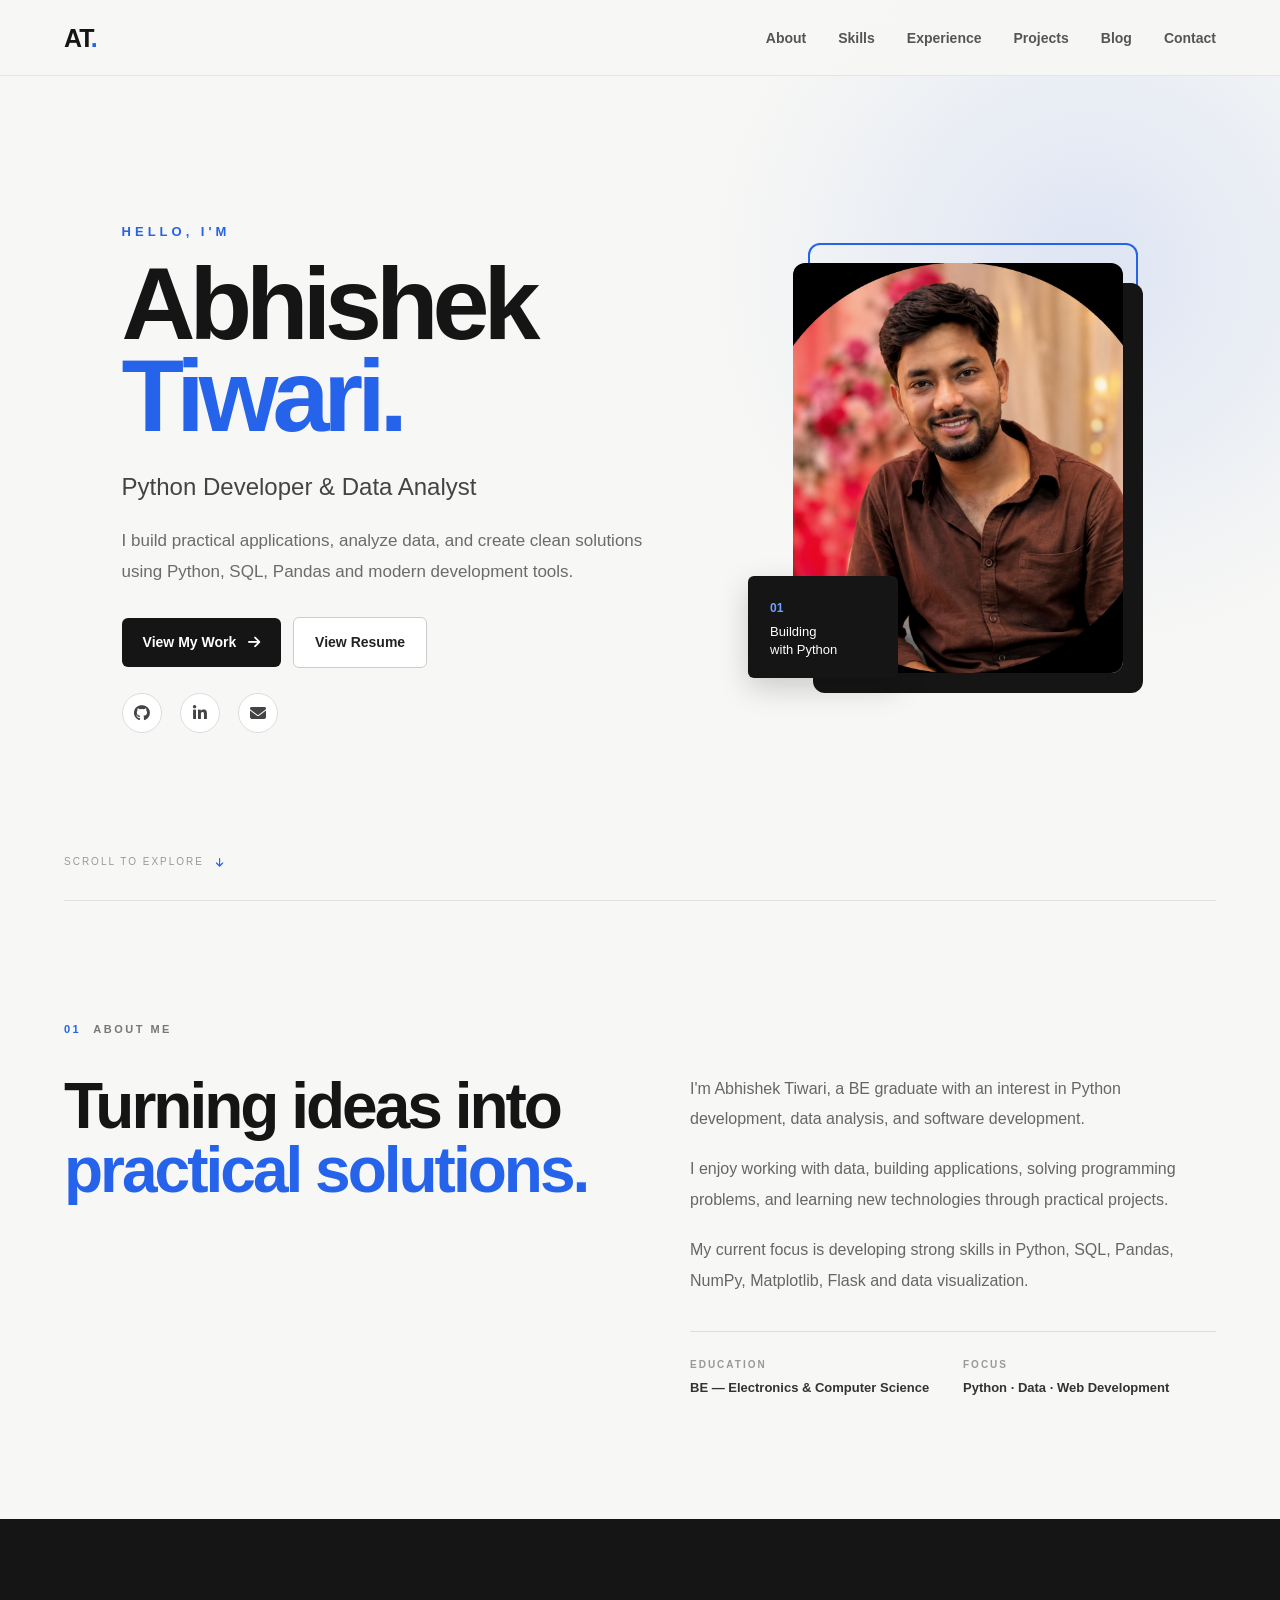
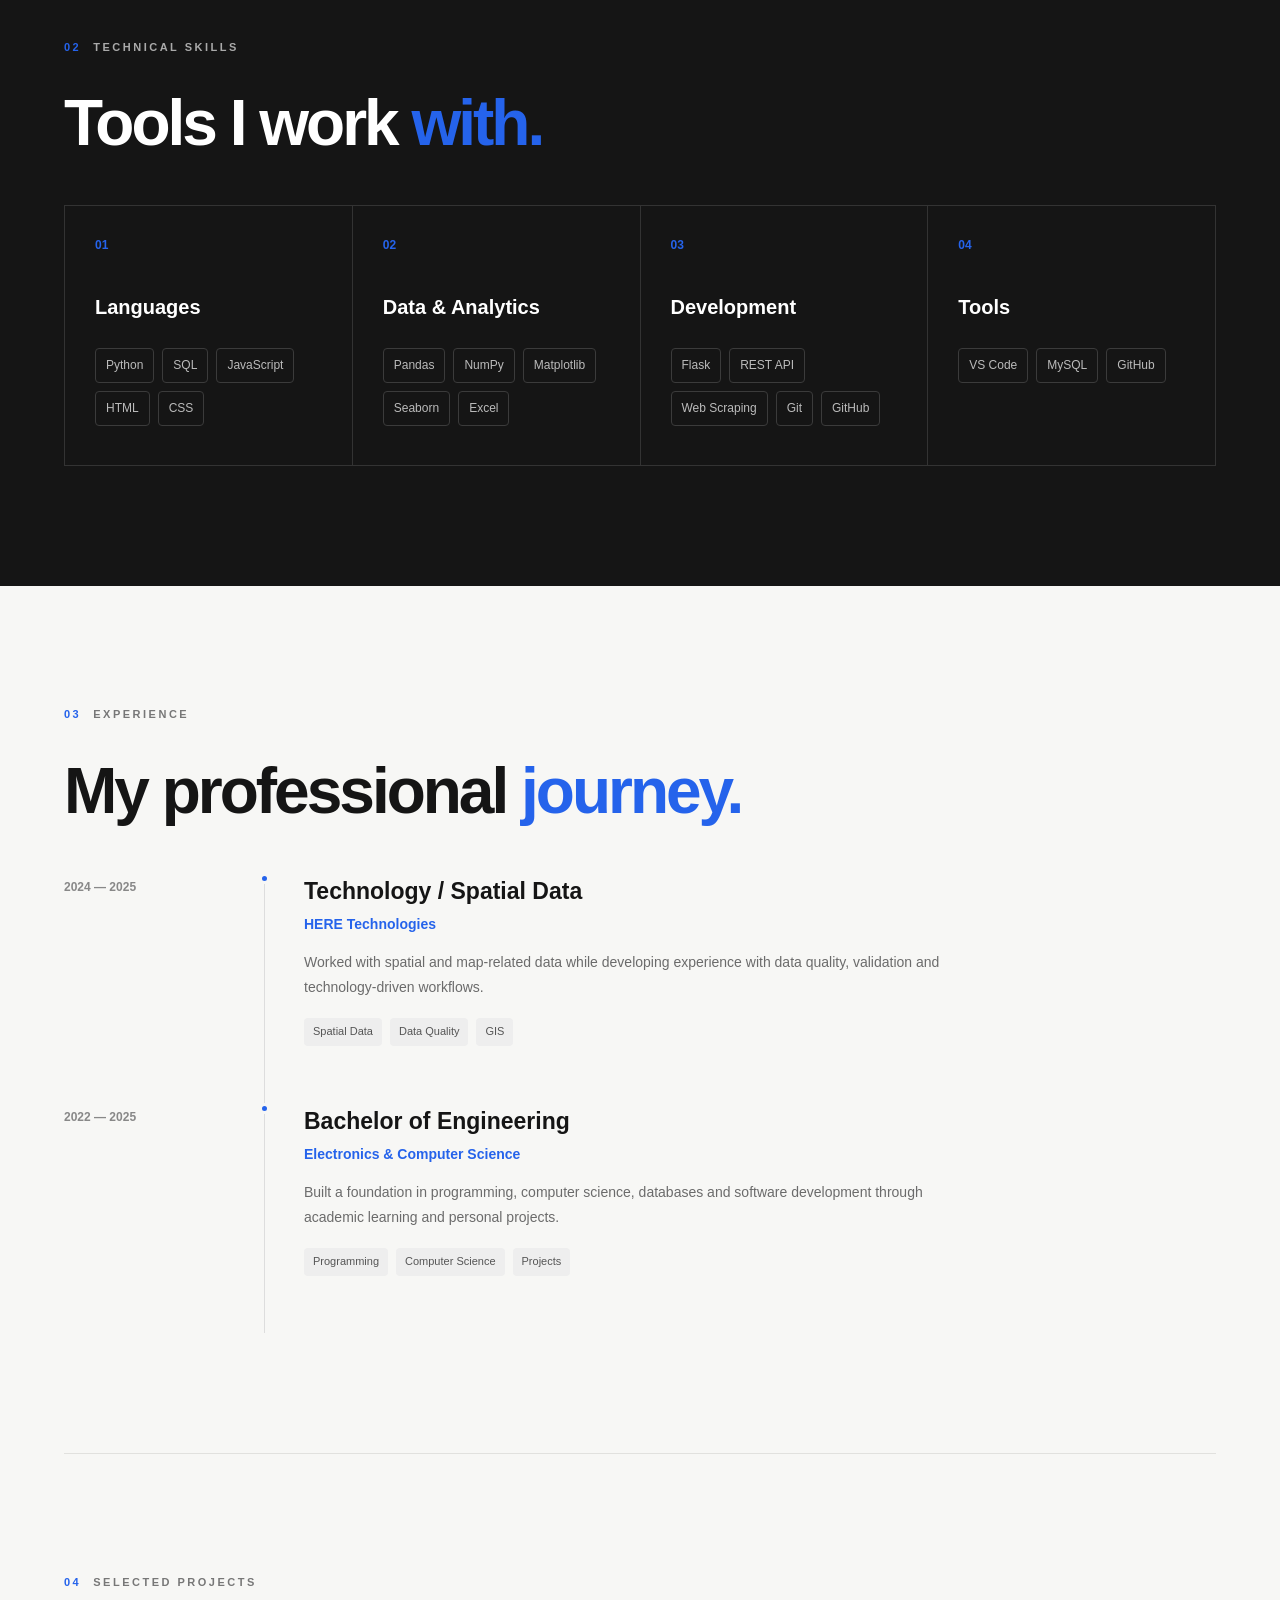
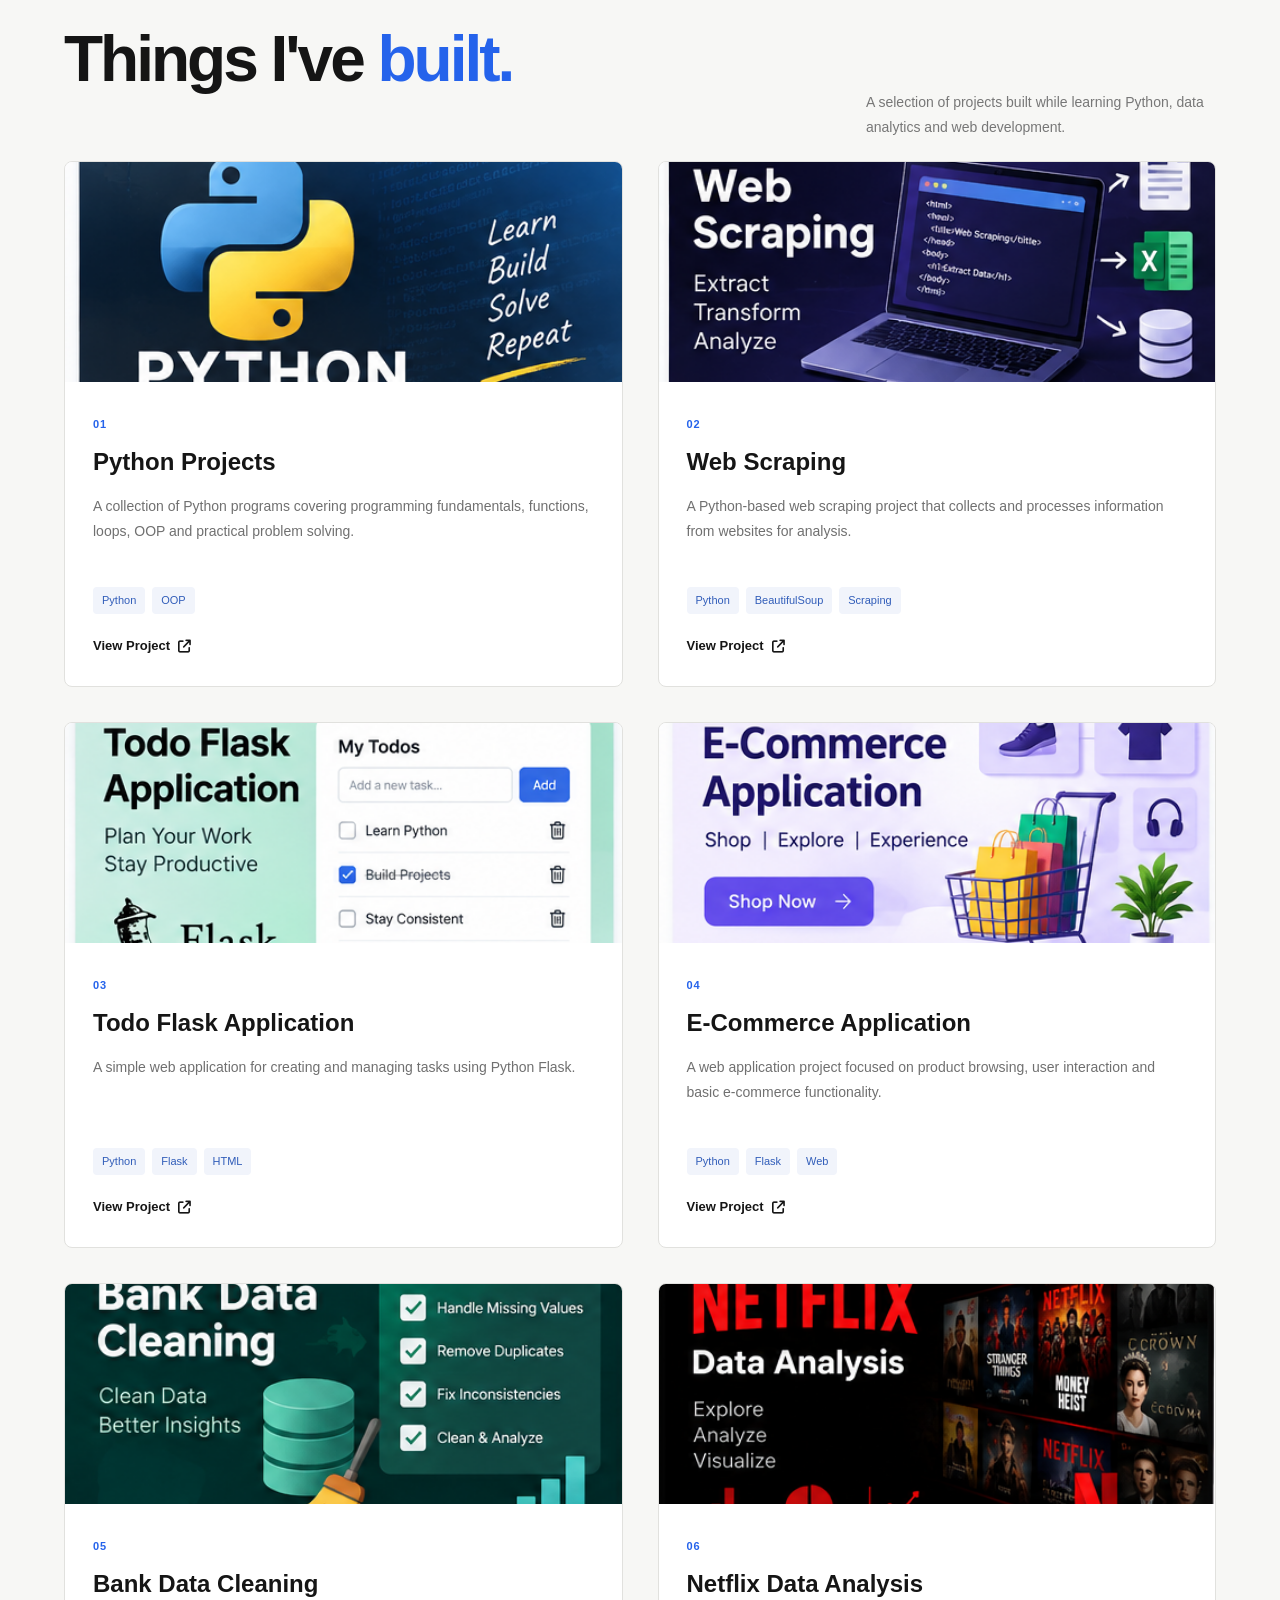
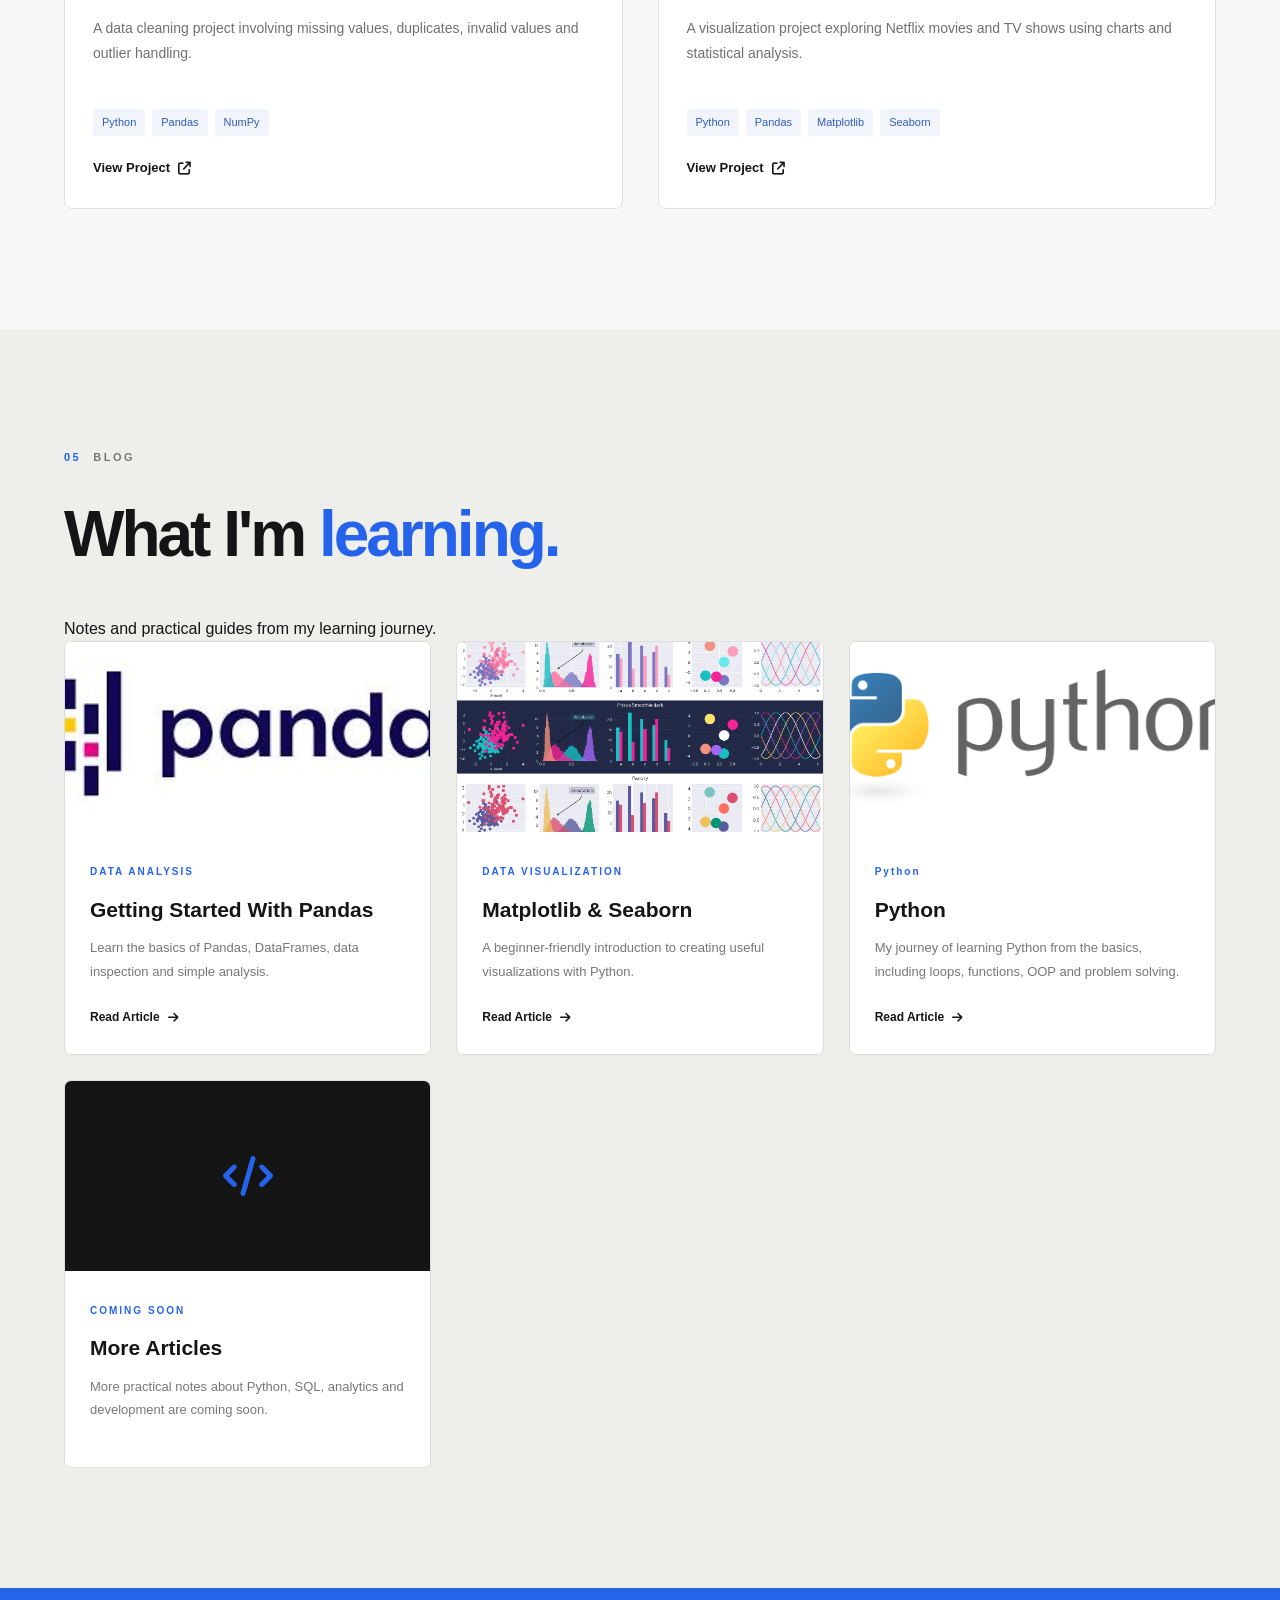
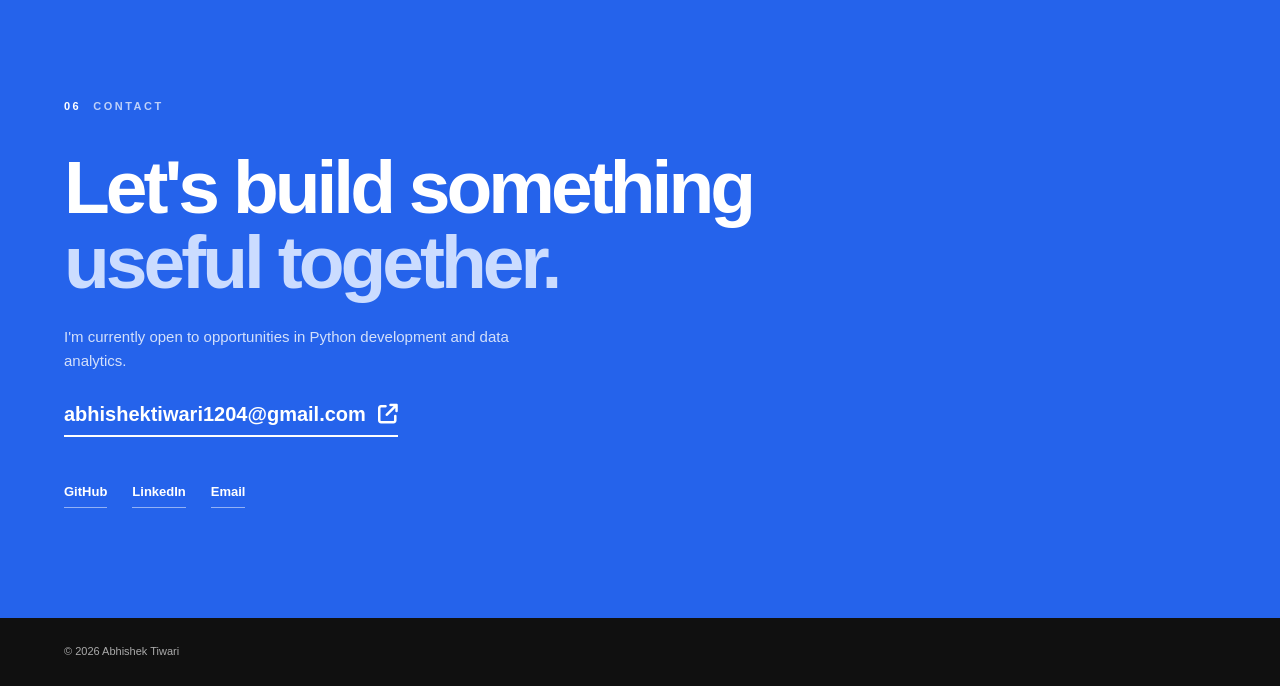
==== index.html @ 72fdb9f7 "Initial portfolio website" ====
<!DOCTYPE html>
<html lang="en">

<head>
    <meta charset="UTF-8">
    <meta name="viewport" content="width=device-width, initial-scale=1.0">

    <title>Abhishek Tiwari | Python Developer & Data Analyst</title>

    <!-- Font Awesome -->
    <link
        rel="stylesheet"
        href="https://cdnjs.cloudflare.com/ajax/libs/font-awesome/6.5.2/css/all.min.css"
    >

    <!-- CSS -->
    <link rel="stylesheet" href="style.css">
</head>

<body>

    <!-- ================= NAVBAR ================= -->

    <header>
        <nav class="navbar">

            <a href="#home" class="logo">
                AT<span>.</span>
            </a>

            <button class="menu-toggle" id="menuToggle">
                <i class="fas fa-bars"></i>
            </button>

            <ul class="nav-links" id="navLinks">
                <li><a href="#about">About</a></li>
                <li><a href="#skills">Skills</a></li>
                <li><a href="#experience">Experience</a></li>
                <li><a href="#projects">Projects</a></li>
                <li><a href="#blog">Blog</a></li>
                <li><a href="#contact">Contact</a></li>
            </ul>

        </nav>
    </header>


    <!-- ================= HERO ================= -->

    <main>

        <section id="home" class="hero">

            <div class="hero-content">

                <div class="hero-text">

                    <p class="small-heading">
                        HELLO, I'M
                    </p>

                    <h1>
                        Abhishek<br>
                        <span>Tiwari.</span>
                    </h1>

                    <h2>
                        Python Developer & Data Analyst
                    </h2>

                    <p class="hero-description">
                        I build practical applications, analyze data, and create
                        clean solutions using Python, SQL, Pandas and modern
                        development tools.
                    </p>

                    <div class="hero-buttons">

                        <a href="#projects" class="primary-btn">
                            View My Work
                            <i class="fas fa-arrow-right"></i>
                        </a>

                        <a href="/resume/Abhishek_Tiwari_Resume.pdf"
                           class="secondary-btn"
                           target="_blank">
                            View Resume
                        </a>

                    </div>

                    <div class="social-links">

                        <a href="https://github.com/Tiwari308"
                           target="_blank"
                           aria-label="GitHub">
                            <i class="fab fa-github"></i>
                        </a>

                        <a href="https://www.linkedin.com/in/abhishek-tiwari-128398323/"
                           target="_blank"
                           aria-label="LinkedIn">
                            <i class="fab fa-linkedin-in"></i>
                        </a>

                        <a href="mailto:abhishektiwari1204@gmail.com"
                           aria-label="Email">
                            <i class="fas fa-envelope"></i>
                        </a>

                    </div>

                </div>


                <div class="hero-image-area">

                    <div class="image-outline"></div>

                    <img
                        src="images/tiwari.png"
                        alt="Abhishek Tiwari"
                        class="profile-image"
                    >

                    <div class="floating-card">
                        <span>01</span>
                        <p>Building<br>with Python</p>
                    </div>

                </div>

            </div>

            <div class="scroll-down">
                <span>SCROLL TO EXPLORE</span>
                <i class="fas fa-arrow-down"></i>
            </div>

        </section>


        <!-- ================= ABOUT ================= -->

        <section id="about" class="section about-section">

            <div class="section-label">
                <span>01</span>
                ABOUT ME
            </div>

            <div class="about-grid">

                <div>
                    <h2 class="section-title">
                        Turning ideas into<br>
                        <span>practical solutions.</span>
                    </h2>
                </div>

                <div class="about-text">

                    <p>
                        I'm Abhishek Tiwari, a BE graduate with an interest in
                        Python development, data analysis, and software
                        development.
                    </p>

                    <p>
                        I enjoy working with data, building applications,
                        solving programming problems, and learning new
                        technologies through practical projects.
                    </p>

                    <p>
                        My current focus is developing strong skills in Python,
                        SQL, Pandas, NumPy, Matplotlib, Flask and data
                        visualization.
                    </p>

                    <div class="about-details">

                        <div>
                            <span>EDUCATION</span>
                            <strong>BE — Electronics & Computer Science</strong>
                        </div>

                        <div>
                            <span>FOCUS</span>
                            <strong>Python · Data · Web Development</strong>
                        </div>

                    </div>

                </div>

            </div>

        </section>


        <!-- ================= SKILLS ================= -->

        <section id="skills" class="section skills-section">

            <div class="section-label">
                <span>02</span>
                TECHNICAL SKILLS
            </div>

            <h2 class="section-title">
                Tools I work <span>with.</span>
            </h2>

            <div class="skills-grid">

                <div class="skill-group">

                    <div class="skill-number">01</div>

                    <h3>Languages</h3>

                    <div class="skill-tags">
                        <span>Python</span>
                        <span>SQL</span>
                        <span>JavaScript</span>
                        <span>HTML</span>
                        <span>CSS</span>
                    </div>

                </div>


                <div class="skill-group">

                    <div class="skill-number">02</div>

                    <h3>Data & Analytics</h3>

                    <div class="skill-tags">
                        <span>Pandas</span>
                        <span>NumPy</span>
                        <span>Matplotlib</span>
                        <span>Seaborn</span>
                        <span>Excel</span>
                    </div>

                </div>


                <div class="skill-group">

                    <div class="skill-number">03</div>

                    <h3>Development</h3>

                    <div class="skill-tags">
                        <span>Flask</span>
                        <span>REST API</span>
                        <span>Web Scraping</span>
                        <span>Git</span>
                        <span>GitHub</span>
                    </div>

                </div>


                <div class="skill-group">

                    <div class="skill-number">04</div>

                    <h3>Tools</h3>

                    <div class="skill-tags">
                        <span>VS Code</span>
                        <span>MySQL</span>
                        <span>GitHub</span>
                    </div>

                </div>

            </div>

        </section>


        <!-- ================= EXPERIENCE ================= -->

        <section id="experience" class="section experience-section">

            <div class="section-label">
                <span>03</span>
                EXPERIENCE
            </div>

            <h2 class="section-title">
                My professional <span>journey.</span>
            </h2>

            <div class="timeline">

                <div class="timeline-item">

                    <div class="timeline-date">
                        2024 — 2025
                    </div>

                    <div class="timeline-line">
                        <span></span>
                    </div>

                    <div class="timeline-content">

                        <h3>Technology / Spatial Data</h3>

                        <h4>HERE Technologies</h4>

                        <p>
                            Worked with spatial and map-related data while
                            developing experience with data quality,
                            validation and technology-driven workflows.
                        </p>

                        <div class="experience-tags">
                            <span>Spatial Data</span>
                            <span>Data Quality</span>
                            <span>GIS</span>
                        </div>

                    </div>

                </div>


                <div class="timeline-item">

                    <div class="timeline-date">
                        2022 — 2025
                    </div>

                    <div class="timeline-line">
                        <span></span>
                    </div>

                    <div class="timeline-content">

                        <h3>Bachelor of Engineering</h3>

                        <h4>Electronics & Computer Science</h4>

                        <p>
                            Built a foundation in programming, computer science,
                            databases and software development through academic
                            learning and personal projects.
                        </p>

                        <div class="experience-tags">
                            <span>Programming</span>
                            <span>Computer Science</span>
                            <span>Projects</span>
                        </div>

                    </div>

                </div>

            </div>

        </section>


        <!-- ================= PROJECTS ================= -->

        <section id="projects" class="section projects-section">

            <div class="section-label">
                <span>04</span>
                SELECTED PROJECTS
            </div>

            <div class="projects-heading">

                <h2 class="section-title">
                    Things I've <span>built.</span>
                </h2>

                <p>
                    A selection of projects built while learning Python,
                    data analytics and web development.
                </p>

            </div>


            <div class="projects-grid">


                <!-- PROJECT 1 -->

                <article class="project-card">

                    <div class="project-image">
                        <img src="project-images/python (2).png"
                             alt="Python Project">
                    </div>

                    <div class="project-info">

                        <span class="project-number">01</span>

                        <h3>Python Projects</h3>

                        <p>
                            A collection of Python programs covering
                            programming fundamentals, functions, loops,
                            OOP and practical problem solving.
                        </p>

                        <div class="project-tech">
                            <span>Python</span>
                            <span>OOP</span>
                        </div>

                        <a href="https://github.com/Tiwari308"
                           target="_blank"
                           class="project-link">
                            View Project
                            <i class="fas fa-arrow-up-right-from-square"></i>
                        </a>

                    </div>

                </article>


                <!-- PROJECT 2 -->

                <article class="project-card">

                    <div class="project-image">
                        <img src="project-images/web-scraping.png"
                             alt="Web Scraping Project">
                    </div>

                    <div class="project-info">

                        <span class="project-number">02</span>

                        <h3>Web Scraping</h3>

                        <p>
                            A Python-based web scraping project that
                            collects and processes information from
                            websites for analysis.
                        </p>

                        <div class="project-tech">
                            <span>Python</span>
                            <span>BeautifulSoup</span>
                            <span>Scraping</span>
                        </div>

                        <a href="https://github.com/Tiwari308/Web-Scraping"
                           target="_blank"
                           class="project-link">
                            View Project
                            <i class="fas fa-arrow-up-right-from-square"></i>
                        </a>

                    </div>

                </article>


                <!-- PROJECT 3 -->

                <article class="project-card">

                    <div class="project-image">
                        <img src="project-images/todo-flask.png"
                             alt="Todo Flask Application">
                    </div>

                    <div class="project-info">

                        <span class="project-number">03</span>

                        <h3>Todo Flask Application</h3>

                        <p>
                            A simple web application for creating and
                            managing tasks using Python Flask.
                        </p>

                        <div class="project-tech">
                            <span>Python</span>
                            <span>Flask</span>
                            <span>HTML</span>
                        </div>

                        <a href="https://github.com/Tiwari308"
                           target="_blank"
                           class="project-link">
                            View Project
                            <i class="fas fa-arrow-up-right-from-square"></i>
                        </a>

                    </div>

                </article>


                <!-- PROJECT 4 -->

                <article class="project-card">

                    <div class="project-image">
                        <img src="project-images/ecommerce.png"
                             alt="E-Commerce Application">
                    </div>

                    <div class="project-info">

                        <span class="project-number">04</span>

                        <h3>E-Commerce Application</h3>

                        <p>
                            A web application project focused on
                            product browsing, user interaction and
                            basic e-commerce functionality.
                        </p>

                        <div class="project-tech">
                            <span>Python</span>
                            <span>Flask</span>
                            <span>Web</span>
                        </div>

                        <a href="https://github.com/Tiwari308"
                           target="_blank"
                           class="project-link">
                            View Project
                            <i class="fas fa-arrow-up-right-from-square"></i>
                        </a>

                    </div>

                </article>


                <!-- PROJECT 5 -->

                <article class="project-card">

                    <div class="project-image">
                        <img src="project-images/bank-marketing.png"
                             alt="Bank Data Cleaning Project">
                    </div>

                    <div class="project-info">

                        <span class="project-number">05</span>

                        <h3>Bank Data Cleaning</h3>

                        <p>
                            A data cleaning project involving missing
                            values, duplicates, invalid values and
                            outlier handling.
                        </p>

                        <div class="project-tech">
                            <span>Python</span>
                            <span>Pandas</span>
                            <span>NumPy</span>
                        </div>

                        <a href="https://github.com/Tiwari308/bank-data-cleaning"
                           target="_blank"
                           class="project-link">
                            View Project
                            <i class="fas fa-arrow-up-right-from-square"></i>
                        </a>

                    </div>

                </article>


                <!-- PROJECT 6 -->

                <article class="project-card">

                    <div class="project-image">
                        <img src="project-images/netflix.png"
                             alt="Netflix Data Analysis">
                    </div>

                    <div class="project-info">

                        <span class="project-number">06</span>

                        <h3>Netflix Data Analysis</h3>

                        <p>
                            A visualization project exploring Netflix
                            movies and TV shows using charts and
                            statistical analysis.
                        </p>

                        <div class="project-tech">
                            <span>Python</span>
                            <span>Pandas</span>
                            <span>Matplotlib</span>
                            <span>Seaborn</span>
                        </div>

                        <a href="https://github.com/Tiwari308/your-netflix-project"
                           target="_blank"
                           class="project-link">
                            View Project
                            <i class="fas fa-arrow-up-right-from-square"></i>
                        </a>

                    </div>

                </article>

            </div>

        </section>


        <!-- ================= BLOG ================= -->

        <section id="blog" class="section blog-section">

            <div class="section-label">
                <span>05</span>
                BLOG
            </div>

            <div class="blog-heading">

                <h2 class="section-title">
                    What I'm <span>learning.</span>
                </h2>

                <p>
                    Notes and practical guides from my learning journey.
                </p>

            </div>


            <div class="blog-grid">

                <article class="blog-card">

                    <div class="blog-image">
                        <img src="blog-images/pandas.jpg"
                             alt="Pandas">
                    </div>

                    <div class="blog-content">

                        <span>DATA ANALYSIS</span>

                        <h3>
                            Getting Started With Pandas
                        </h3>

                        <p>
                            Learn the basics of Pandas, DataFrames,
                            data inspection and simple analysis.
                        </p>

                        <a href="./blogs/pandas.html">
                            Read Article
                            <i class="fas fa-arrow-right"></i>
                        </a>

                    </div>

                </article>


                <article class="blog-card">

                    <div class="blog-image">
                        <img src="blog-images/matplotlib.png"
                             alt="Matplotlib and Seaborn">
                    </div>

                    <div class="blog-content">

                        <span>DATA VISUALIZATION</span>

                        <h3>
                            Matplotlib & Seaborn
                        </h3>

                        <p>
                            A beginner-friendly introduction to creating
                            useful visualizations with Python.
                        </p>

                        <a href="./blogs/matplotlib.html">
                            Read Article
                            <i class="fas fa-arrow-right"></i>
                        </a>

                    </div>

                </article>

                <article class="blog-card">

                    <div class="blog-image">
                        <img src="blog-images\python.png"
                             alt="Python">
                    </div>
                    <div class="blog-content">

                        <span>Python</span>

                        <h3>
                            Python
                        </h3>

                        <p>
                            My journey of learning Python from the basics,
                           including loops, functions, OOP and problem solving.
                        </p>

                        <a href="./blogs/python.html">
                            Read Article
                            <i class="fas fa-arrow-right"></i>
                        </a>

                    </div>

                </article>
            


                <article class="blog-card blog-coming">

                    <div class="coming-icon">
                        <i class="fas fa-code"></i>
                    </div>

                    <div class="blog-content">

                        <span>COMING SOON</span>

                        <h3>
                            More Articles
                        </h3>

                        <p>
                            More practical notes about Python, SQL,
                            analytics and development are coming soon.
                        </p>

                    </div>

                </article>

            </div>

        </section>


        <!-- ================= CONTACT ================= -->

        <section id="contact" class="contact-section">

            <div class="contact-inner">

                <div class="section-label">
                    <span>06</span>
                    CONTACT
                </div>

                <h2>
                    Let's build something<br>
                    <span>useful together.</span>
                </h2>

                <p>
                    I'm currently open to opportunities in Python
                    development and data analytics.
                </p>

                <a href="mailto:abhishektiwari1204@gmail.com"
                   class="contact-email">
                    abhishektiwari1204@gmail.com
                    <i class="fas fa-arrow-up-right-from-square"></i>
                </a>

                <div class="contact-social">

                    <a href="https://github.com/Tiwari308"
                       target="_blank">
                        GitHub
                    </a>

                    <a href="https://www.linkedin.com/in/abhishek-tiwari-128398323/"
                       target="_blank">
                        LinkedIn
                    </a>

                    <a href="mailto:abhishektiwari1204@gmail.com">
                        Email
                    </a>

                </div>

            </div>

        </section>

    </main>


    <!-- ================= FOOTER ================= -->

    <footer>

        <div class="footer-content">

            <p>
                © 2026 Abhishek Tiwari
            </p>

            

        </div>

    </footer>


    <!-- BACK TO TOP -->

    <button id="backToTop">
        <i class="fas fa-arrow-up"></i>
    </button>


    <!-- JAVASCRIPT -->

    <script>

        const menuToggle = document.getElementById("menuToggle");
        const navLinks = document.getElementById("navLinks");

        menuToggle.addEventListener("click", () => {
            navLinks.classList.toggle("active");
        });


        document.querySelectorAll(".nav-links a").forEach(link => {

            link.addEventListener("click", () => {
                navLinks.classList.remove("active");
            });

        });


        const backToTop = document.getElementById("backToTop");

        window.addEventListener("scroll", () => {

            if (window.scrollY > 500) {
                backToTop.style.display = "flex";
            } else {
                backToTop.style.display = "none";
            }

        });


        backToTop.addEventListener("click", () => {

            window.scrollTo({
                top: 0,
                behavior: "smooth"
            });

        });

    </script>

</body>

</html>
---- style.css ----
/* =====================================================
   RESET
===================================================== */

* {
    margin: 0;
    padding: 0;
    box-sizing: border-box;
}

html {
    scroll-behavior: smooth;
}

body {
    font-family: Arial, Helvetica, sans-serif;
    background: #f7f7f5;
    color: #151515;
    line-height: 1.6;
}

a {
    text-decoration: none;
    color: inherit;
}

img {
    max-width: 100%;
    display: block;
}


/* =====================================================
   NAVBAR
===================================================== */

header {
    position: fixed;
    top: 0;
    left: 0;

    width: 100%;

    z-index: 1000;

    background: rgba(247, 247, 245, 0.92);

    backdrop-filter: blur(12px);

    border-bottom: 1px solid #e5e5e2;
}

.navbar {
    width: 90%;
    max-width: 1200px;

    height: 75px;

    margin: auto;

    display: flex;
    align-items: center;
    justify-content: space-between;
}

.logo {
    font-size: 25px;
    font-weight: 800;

    letter-spacing: -1px;
}

.logo span {
    color: #2563eb;
}

.nav-links {
    display: flex;

    list-style: none;

    gap: 32px;
}

.nav-links a {
    position: relative;

    font-size: 14px;
    font-weight: 600;

    color: #555;

    transition: 0.3s;
}

.nav-links a::after {
    content: "";

    position: absolute;

    left: 0;
    bottom: -7px;

    width: 0;
    height: 2px;

    background: #2563eb;

    transition: 0.3s;
}

.nav-links a:hover {
    color: #111;
}

.nav-links a:hover::after {
    width: 100%;
}

.menu-toggle {
    display: none;

    border: none;

    background: none;

    font-size: 22px;

    cursor: pointer;
}


/* =====================================================
   HERO
===================================================== */

.hero {
    min-height: 100vh;

    padding: 140px 5% 60px;

    position: relative;

    overflow: hidden;

    background:
        radial-gradient(
            circle at 85% 30%,
            rgba(37, 99, 235, 0.12),
            transparent 30%
        );
}

.hero-content {
    width: 90%;
    max-width: 1200px;

    margin: auto;

    min-height: 75vh;

    display: grid;

    grid-template-columns: 1.1fr 0.9fr;

    align-items: center;

    gap: 80px;
}

.small-heading {
    color: #2563eb;

    font-size: 13px;

    font-weight: 800;

    letter-spacing: 4px;

    margin-bottom: 15px;
}

.hero h1 {
    font-size: clamp(60px, 8vw, 105px);

    line-height: 0.9;

    letter-spacing: -6px;

    font-weight: 800;

    margin-bottom: 25px;
}

.hero h1 span {
    color: #2563eb;
}

.hero h2 {
    font-size: 24px;

    font-weight: 500;

    color: #444;

    margin-bottom: 20px;
}

.hero-description {
    max-width: 560px;

    color: #6b6b6b;

    font-size: 17px;

    line-height: 1.8;
}

.hero-buttons {
    display: flex;

    align-items: center;

    gap: 12px;

    margin-top: 30px;
}

.primary-btn,
.secondary-btn {
    padding: 13px 21px;

    border-radius: 6px;

    font-size: 14px;

    font-weight: 700;

    transition: 0.3s;
}

.primary-btn {
    background: #151515;

    color: white;
}

.primary-btn:hover {
    background: #2563eb;

    transform: translateY(-3px);
}

.primary-btn i {
    margin-left: 8px;
}

.secondary-btn {
    border: 1px solid #ccc;

    color: #222;

    background: white;
}

.secondary-btn:hover {
    border-color: #2563eb;

    color: #2563eb;
}

.social-links {
    display: flex;

    gap: 18px;

    margin-top: 25px;
}

.social-links a {
    width: 40px;
    height: 40px;

    display: flex;

    align-items: center;
    justify-content: center;

    border: 1px solid #ddd;

    border-radius: 50%;

    background: white;

    color: #444;

    transition: 0.3s;
}

.social-links a:hover {
    background: #2563eb;

    border-color: #2563eb;

    color: white;

    transform: translateY(-3px);
}


/* =====================================================
   HERO IMAGE
===================================================== */

.hero-image-area {
    position: relative;

    width: 390px;
    height: 470px;

    margin: auto;
}

.profile-image {
    position: absolute;

    width: 330px;
    height: 410px;

    right: 15px;
    top: 20px;

    object-fit: cover;

    border-radius: 12px;

    z-index: 2;

    filter: grayscale(10%);

    box-shadow:
        20px 20px 0 #151515;
}

.image-outline {
    position: absolute;

    width: 330px;
    height: 410px;

    right: 0;
    top: 0;

    border: 2px solid #2563eb;

    border-radius: 12px;

    z-index: 1;
}

.floating-card {
    position: absolute;

    left: 0;
    bottom: 35px;

    z-index: 3;

    background: #151515;

    color: white;

    padding: 18px 22px;

    min-width: 150px;

    border-radius: 6px;

    box-shadow: 0 10px 30px rgba(0, 0, 0, 0.18);
}

.floating-card span {
    color: #6ea1ff;

    font-size: 12px;

    font-weight: 700;
}

.floating-card p {
    font-size: 13px;

    line-height: 1.4;

    margin-top: 4px;
}

.scroll-down {
    position: absolute;

    bottom: 30px;
    left: 5%;

    display: flex;

    align-items: center;

    gap: 12px;

    color: #999;

    font-size: 10px;

    letter-spacing: 2px;
}

.scroll-down i {
    color: #2563eb;
}


/* =====================================================
   COMMON SECTION
===================================================== */

.section {
    width: 90%;
    max-width: 1200px;

    margin: auto;

    padding: 120px 0;
}

.section-label {
    display: flex;

    align-items: center;

    gap: 12px;

    color: #777;

    font-size: 11px;

    font-weight: 800;

    letter-spacing: 2.5px;

    margin-bottom: 35px;
}

.section-label span {
    color: #2563eb;
}

.section-title {
    font-size: clamp(40px, 5vw, 65px);

    line-height: 1;

    letter-spacing: -3px;

    margin-bottom: 50px;
}

.section-title span {
    color: #2563eb;
}


/* =====================================================
   ABOUT
===================================================== */

.about-section {
    border-top: 1px solid #e1e1de;
}

.about-grid {
    display: grid;

    grid-template-columns: 1fr 1fr;

    gap: 100px;
}

.about-text {
    max-width: 580px;
}

.about-text p {
    color: #666;

    font-size: 16px;

    line-height: 1.9;

    margin-bottom: 20px;
}

.about-details {
    display: grid;

    grid-template-columns: 1fr 1fr;

    gap: 20px;

    margin-top: 35px;

    padding-top: 25px;

    border-top: 1px solid #ddd;
}

.about-details div {
    display: flex;

    flex-direction: column;

    gap: 5px;
}

.about-details span {
    color: #999;

    font-size: 10px;

    font-weight: 800;

    letter-spacing: 2px;
}

.about-details strong {
    font-size: 13px;

    color: #333;
}


/* =====================================================
   SKILLS
===================================================== */

.skills-section {
    max-width: none;

    width: 100%;

    padding-left: 5%;
    padding-right: 5%;

    background: #151515;

    color: white;
}

.skills-section .section-label {
    color: #aaa;
}

.skills-section .section-title {
    color: white;
}

.skills-grid {
    max-width: 1200px;

    margin: auto;

    display: grid;

    grid-template-columns: repeat(4, 1fr);

    border-top: 1px solid #333;

    border-left: 1px solid #333;
}

.skill-group {
    min-height: 260px;

    padding: 30px;

    border-right: 1px solid #333;

    border-bottom: 1px solid #333;
}

.skill-number {
    color: #2563eb;

    font-size: 12px;

    font-weight: 800;

    margin-bottom: 35px;
}

.skill-group h3 {
    font-size: 20px;

    margin-bottom: 25px;
}

.skill-tags {
    display: flex;

    flex-wrap: wrap;

    gap: 8px;
}

.skill-tags span {
    border: 1px solid #3b3b3b;

    padding: 7px 10px;

    border-radius: 4px;

    color: #bbb;

    font-size: 12px;

    transition: 0.3s;
}

.skill-tags span:hover {
    color: white;

    border-color: #2563eb;
}


/* =====================================================
   EXPERIENCE
===================================================== */

.experience-section {
    border-bottom: 1px solid #e1e1de;
}

.timeline {
    margin-top: 20px;
}

.timeline-item {
    display: grid;

    grid-template-columns: 160px 40px 1fr;

    gap: 20px;

    min-height: 230px;
}

.timeline-date {
    color: #888;

    font-size: 12px;

    font-weight: 700;

    padding-top: 5px;
}

.timeline-line {
    position: relative;

    display: flex;

    justify-content: center;
}

.timeline-line::before {
    content: "";

    position: absolute;

    top: 0;
    bottom: 0;

    width: 1px;

    background: #ddd;
}

.timeline-line span {
    position: relative;

    width: 11px;
    height: 11px;

    border-radius: 50%;

    background: #2563eb;

    border: 3px solid #f7f7f5;

    z-index: 2;
}

.timeline-content {
    padding-bottom: 50px;
}

.timeline-content h3 {
    font-size: 23px;

    margin-bottom: 3px;
}

.timeline-content h4 {
    color: #2563eb;

    font-size: 14px;

    font-weight: 600;

    margin-bottom: 15px;
}

.timeline-content p {
    max-width: 650px;

    color: #6b6b6b;

    font-size: 14px;

    line-height: 1.8;
}

.experience-tags {
    display: flex;

    gap: 8px;

    margin-top: 18px;

    flex-wrap: wrap;
}

.experience-tags span {
    background: #eee;

    padding: 5px 9px;

    border-radius: 4px;

    font-size: 11px;

    color: #555;
}


/* =====================================================
   PROJECTS
===================================================== */

.projects-heading {
    display: flex;

    justify-content: space-between;

    align-items: end;

    gap: 50px;
}

.projects-heading p {
    max-width: 350px;

    color: #777;

    font-size: 14px;

    line-height: 1.8;
}

.projects-grid {
    display: grid;

    grid-template-columns: repeat(2, 1fr);

    gap: 35px;

    margin-top: 20px;
}

.project-card {
    background: white;

    border: 1px solid #e1e1de;

    border-radius: 8px;

    overflow: hidden;

    transition: 0.35s;
}

.project-card:hover {
    transform: translateY(-7px);

    box-shadow: 0 20px 45px rgba(0, 0, 0, 0.08);
}

.project-image {
    width: 100%;

    height: 220px;

    overflow: hidden;

    background: #e8e8e5;
}

.project-image img {
    width: 100%;
    height: 100%;

    object-fit: cover;

    transition: 0.5s;
}

.project-card:hover .project-image img {
    transform: scale(1.05);
}

.project-info {
    position: relative;

    padding: 28px;
}

.project-number {
    color: #2563eb;

    font-size: 11px;

    font-weight: 800;

    letter-spacing: 1px;
}

.project-info h3 {
    font-size: 24px;

    margin: 8px 0 12px;
}

.project-info p {
    color: #707070;

    font-size: 14px;

    line-height: 1.8;

    min-height: 75px;
}

.project-tech {
    display: flex;

    flex-wrap: wrap;

    gap: 7px;

    margin: 18px 0;
}

.project-tech span {
    padding: 5px 9px;

    background: #f1f4fb;

    color: #315db9;

    font-size: 11px;

    border-radius: 4px;
}

.project-link {
    display: inline-flex;

    align-items: center;

    gap: 8px;

    color: #151515;

    font-size: 13px;

    font-weight: 700;

    transition: 0.3s;
}

.project-link:hover {
    color: #2563eb;

    gap: 12px;
}


/* =====================================================
   BLOG
===================================================== */

.blog-section {
    max-width: none;

    width: 100%;

    padding-left: 5%;
    padding-right: 5%;

    background: #eeeeeb;
}

.blog-heading {
    max-width: 1200px;

    margin: auto;
}

.blog-grid {
    max-width: 1200px;

    margin: auto;

    display: grid;

    grid-template-columns: repeat(3, 1fr);

    gap: 25px;
}

.blog-card {
    background: white;

    border: 1px solid #ddd;

    border-radius: 7px;

    overflow: hidden;

    transition: 0.3s;
}

.blog-card:hover {
    transform: translateY(-6px);

    box-shadow: 0 15px 35px rgba(0, 0, 0, 0.08);
}

.blog-image {
    width: 100%;

    height: 190px;

    overflow: hidden;
}

.blog-image img {
    width: 100%;
    height: 100%;

    object-fit: cover;

    transition: 0.4s;
}

.blog-card:hover .blog-image img {
    transform: scale(1.05);
}

.blog-content {
    padding: 25px;
}

.blog-content > span {
    color: #2563eb;

    font-size: 10px;

    font-weight: 800;

    letter-spacing: 2px;
}

.blog-content h3 {
    font-size: 21px;

    margin: 10px 0;
}

.blog-content p {
    color: #777;

    font-size: 13px;

    line-height: 1.8;

    margin-bottom: 20px;
}

.blog-content a {
    display: inline-flex;

    gap: 8px;

    align-items: center;

    color: #151515;

    font-size: 12px;

    font-weight: 700;
}

.blog-content a:hover {
    color: #2563eb;
}

.blog-coming {
    display: flex;

    flex-direction: column;
}

.coming-icon {
    height: 190px;

    display: flex;

    align-items: center;
    justify-content: center;

    background: #151515;

    color: #2563eb;

    font-size: 40px;
}


/* =====================================================
   CONTACT
===================================================== */

.contact-section {
    width: 100%;

    background: #2563eb;

    color: white;

    padding: 110px 5%;
}

.contact-inner {
    max-width: 1200px;

    margin: auto;
}

.contact-section .section-label {
    color: rgba(255, 255, 255, 0.7);
}

.contact-section .section-label span {
    color: white;
}

.contact-section h2 {
    font-size: clamp(45px, 6vw, 75px);

    line-height: 1;

    letter-spacing: -4px;

    margin-bottom: 25px;
}

.contact-section h2 span {
    color: #cbdcff;
}

.contact-section p {
    max-width: 500px;

    color: rgba(255, 255, 255, 0.8);

    font-size: 15px;

    margin-bottom: 25px;
}

.contact-email {
    display: inline-flex;

    align-items: center;

    gap: 12px;

    color: white;

    font-size: 20px;

    font-weight: 700;

    border-bottom: 2px solid white;

    padding-bottom: 5px;

    transition: 0.3s;
}

.contact-email:hover {
    color: #dce7ff;

    gap: 18px;
}

.contact-social {
    display: flex;

    gap: 25px;

    margin-top: 45px;
}

.contact-social a {
    color: white;

    font-size: 13px;

    font-weight: 700;

    border-bottom: 1px solid rgba(255,255,255,0.5);

    padding-bottom: 4px;
}

.contact-social a:hover {
    border-color: white;
}


/* =====================================================
   FOOTER
===================================================== */

footer {
    background: #101010;

    color: #aaa;

    padding: 25px 5%;
}

.footer-content {
    max-width: 1200px;

    margin: auto;

    display: flex;

    justify-content: space-between;

    font-size: 11px;
}


/* =====================================================
   BACK TO TOP
===================================================== */

#backToTop {
    position: fixed;

    right: 25px;
    bottom: 25px;

    width: 45px;
    height: 45px;

    display: none;

    align-items: center;
    justify-content: center;

    border: none;

    border-radius: 50%;

    background: #151515;

    color: white;

    cursor: pointer;

    z-index: 1000;

    transition: 0.3s;
}

#backToTop:hover {
    background: #2563eb;

    transform: translateY(-4px);
}


/* =====================================================
   TABLET
===================================================== */

@media (max-width: 900px) {

    .hero-content {
        grid-template-columns: 1fr;

        text-align: center;

        gap: 60px;
    }

    .hero-description {
        margin: auto;
    }

    .hero-buttons,
    .social-links {
        justify-content: center;
    }

    .hero-image-area {
        margin: 0 auto;
    }

    .scroll-down {
        display: none;
    }

    .about-grid {
        grid-template-columns: 1fr;

        gap: 30px;
    }

    .skills-grid {
        grid-template-columns: repeat(2, 1fr);
    }

    .blog-grid {
        grid-template-columns: 1fr 1fr;
    }

}


/* =====================================================
   MOBILE
===================================================== */

@media (max-width: 700px) {

    .navbar {
        height: 65px;
    }

    .menu-toggle {
        display: block;
    }

    .nav-links {
        display: none;

        position: absolute;

        top: 65px;
        left: 0;

        width: 100%;

        flex-direction: column;

        gap: 0;

        padding: 15px 0;

        background: #f7f7f5;

        border-bottom: 1px solid #ddd;
    }

    .nav-links.active {
        display: flex;
    }

    .nav-links li {
        text-align: center;

        padding: 10px;
    }

    .hero {
        padding-top: 110px;
    }

    .hero h1 {
        font-size: 65px;

        letter-spacing: -4px;
    }

    .hero h2 {
        font-size: 20px;
    }

    .hero-description {
        font-size: 15px;
    }

    .hero-image-area {
        width: 310px;

        height: 380px;
    }

    .profile-image,
    .image-outline {
        width: 270px;

        height: 335px;
    }

    .profile-image {
        right: 10px;
    }

    .floating-card {
        bottom: 15px;
    }

    .section {
        padding: 80px 0;
    }

    .section-title {
        font-size: 43px;

        letter-spacing: -2px;
    }

    .skills-section,
    .blog-section {
        padding-left: 5%;
        padding-right: 5%;
    }

    .skills-grid {
        grid-template-columns: 1fr;
    }

    .skill-group {
        min-height: auto;

        padding: 25px;
    }

    .timeline-item {
        grid-template-columns: 80px 25px 1fr;

        gap: 10px;
    }

    .timeline-date {
        font-size: 10px;
    }

    .timeline-content h3 {
        font-size: 19px;
    }

    .projects-heading {
        display: block;
    }

    .projects-heading p {
        margin-top: -25px;

        margin-bottom: 35px;
    }

    .projects-grid {
        grid-template-columns: 1fr;

        gap: 25px;
    }

    .project-image {
        height: 200px;
    }

    .blog-grid {
        grid-template-columns: 1fr;
    }

    .contact-section {
        padding: 80px 5%;
    }

    .contact-section h2 {
        font-size: 48px;

        letter-spacing: -2px;
    }

    .contact-email {
        font-size: 15px;
    }

    .footer-content {
        flex-direction: column;

        gap: 8px;

        text-align: center;
    }

}


/* =====================================================
   SMALL MOBILE
===================================================== */

@media (max-width: 430px) {

    .hero h1 {
        font-size: 54px;
    }

    .hero-image-area {
        width: 280px;

        height: 350px;
    }

    .profile-image,
    .image-outline {
        width: 240px;

        height: 300px;
    }

    .profile-image {
        box-shadow: 14px 14px 0 #151515;
    }

    .about-details {
        grid-template-columns: 1fr;
    }

    .timeline-item {
        grid-template-columns: 65px 20px 1fr;
    }

    .project-info {
        padding: 22px;
    }

    #backToTop {
        right: 18px;

        bottom: 18px;
    }

}
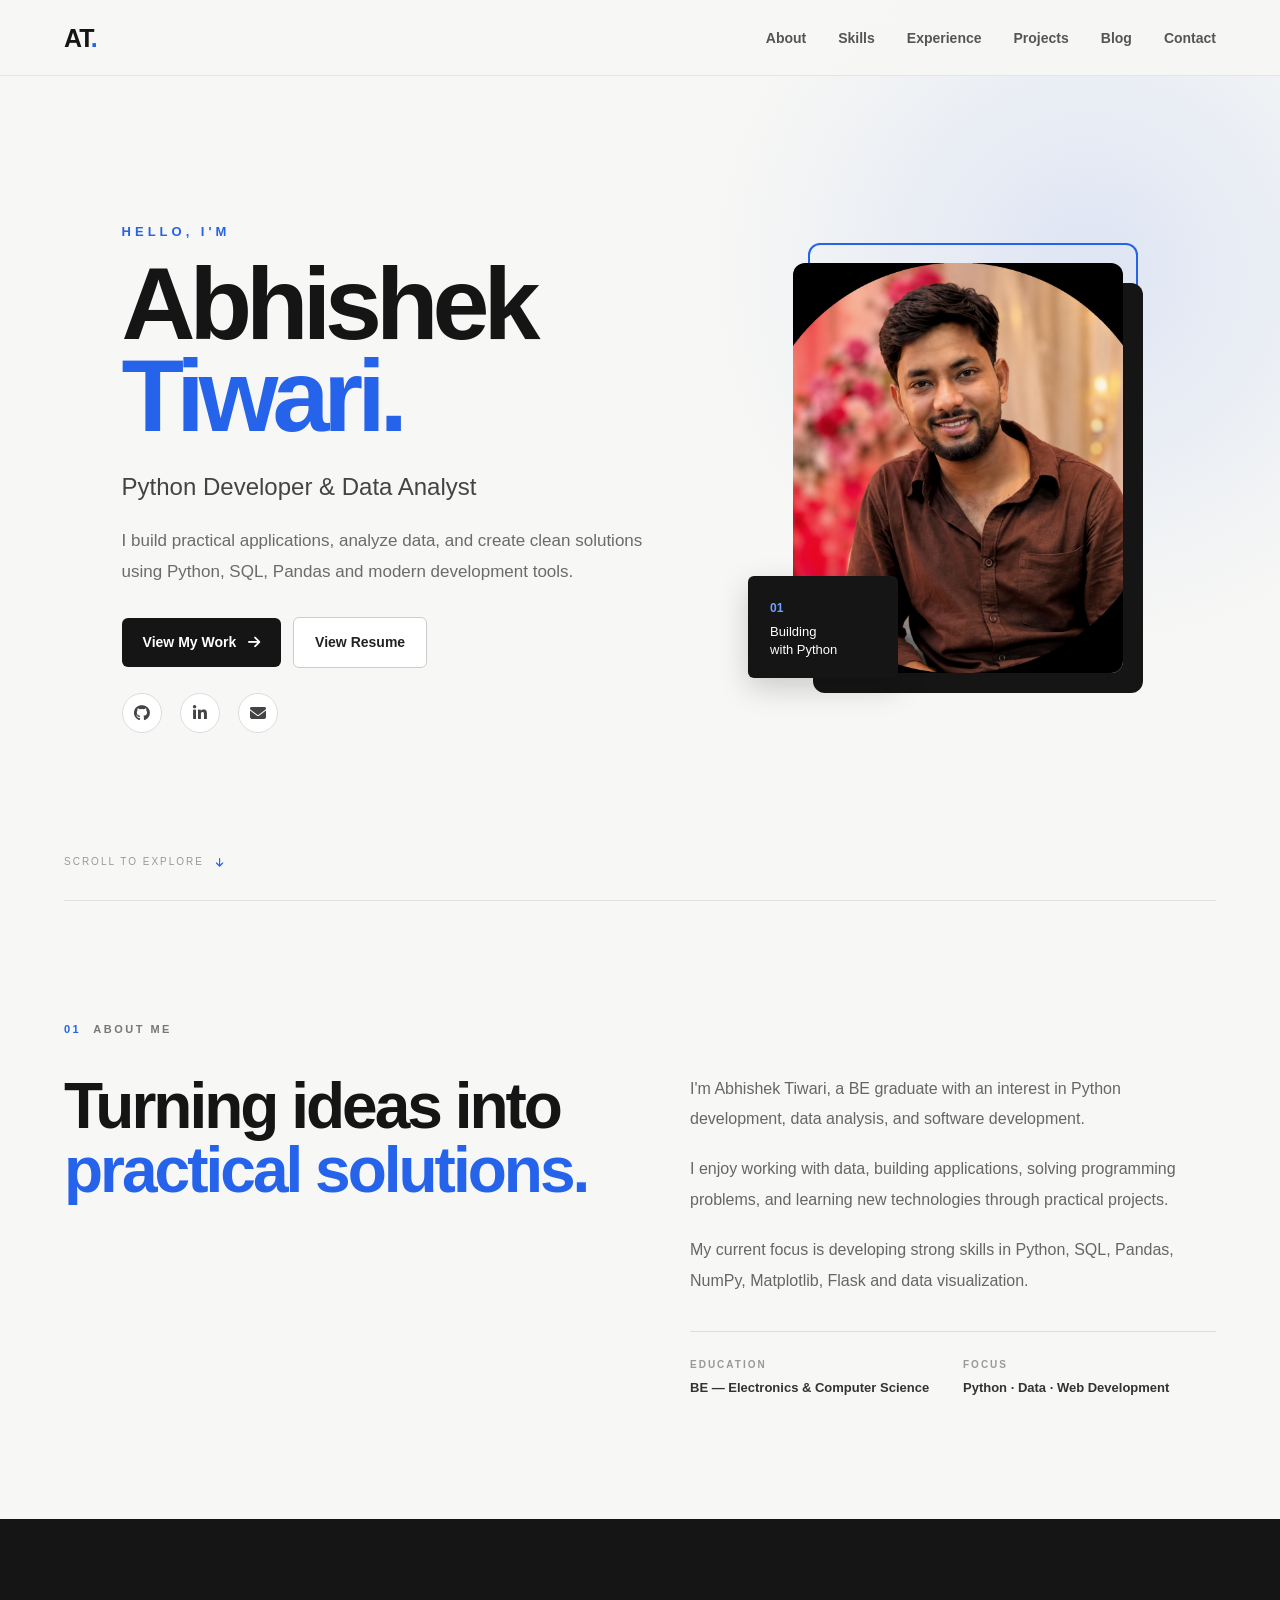
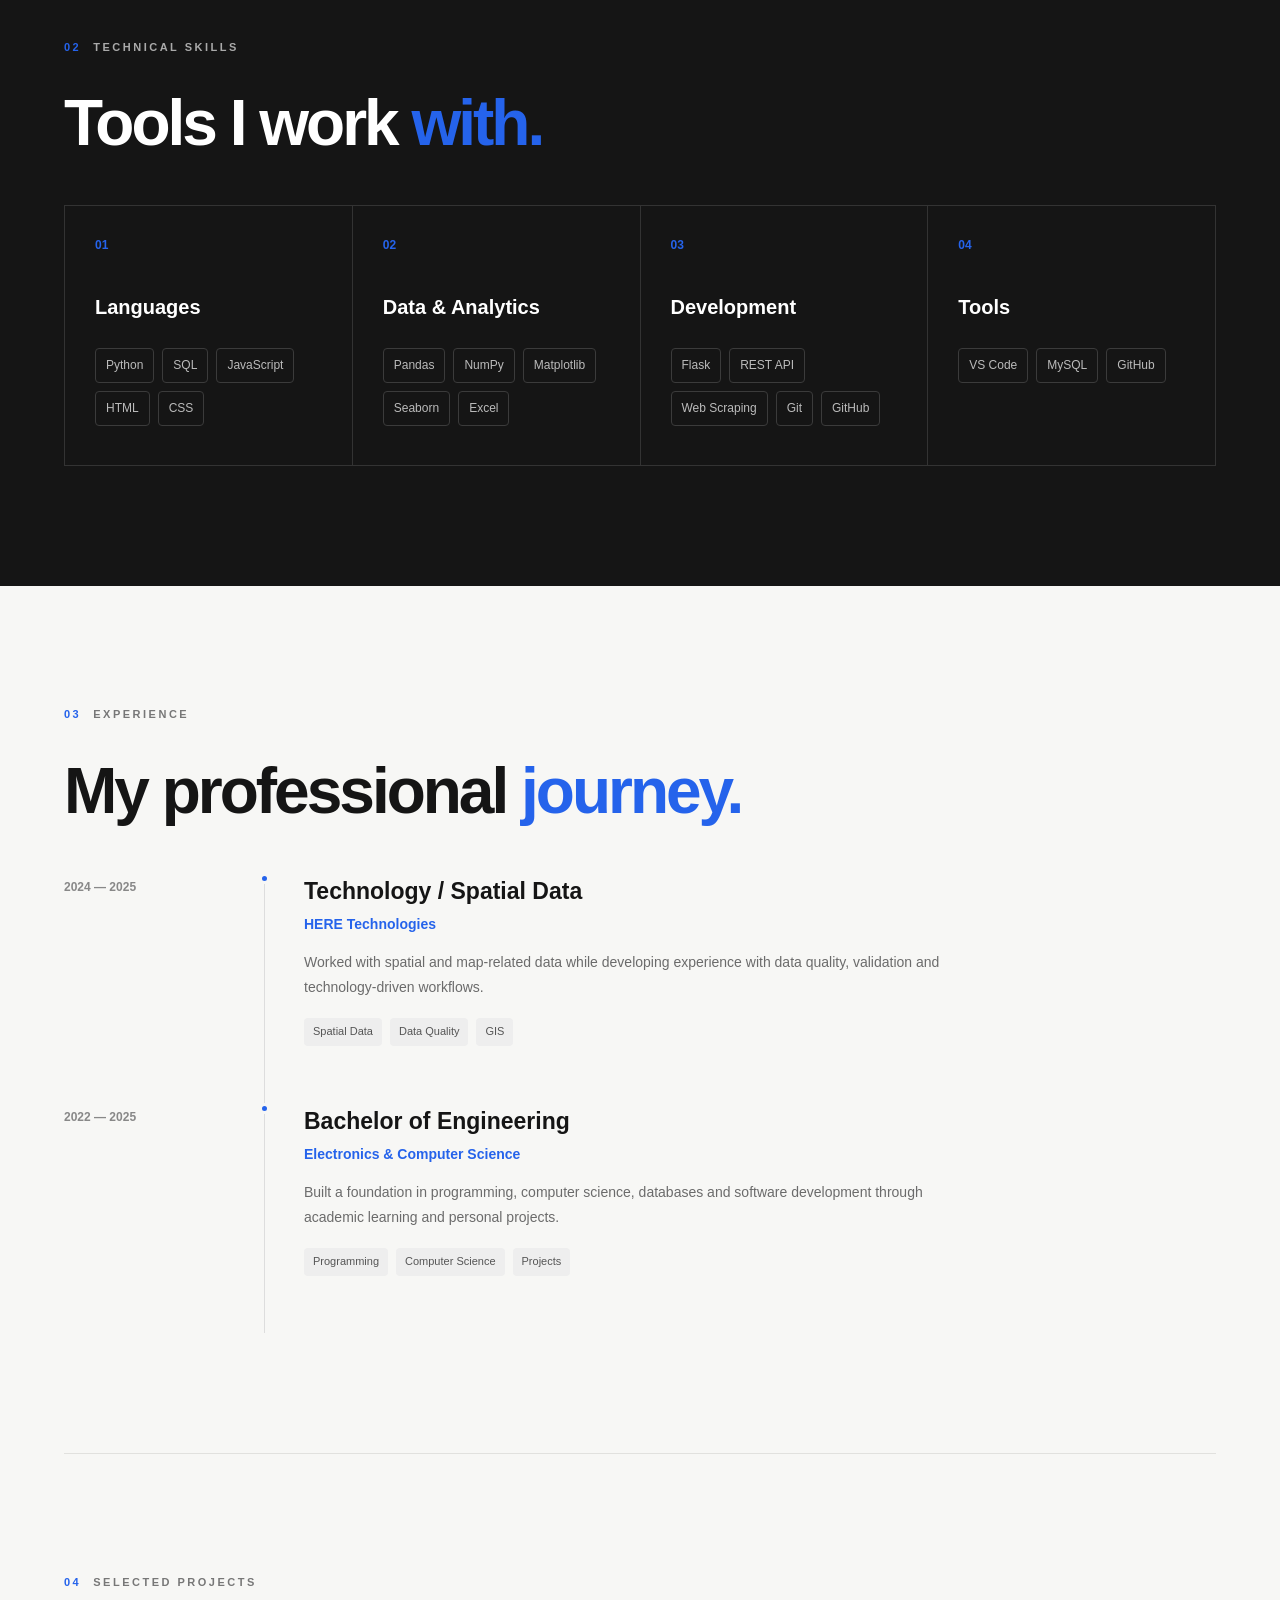
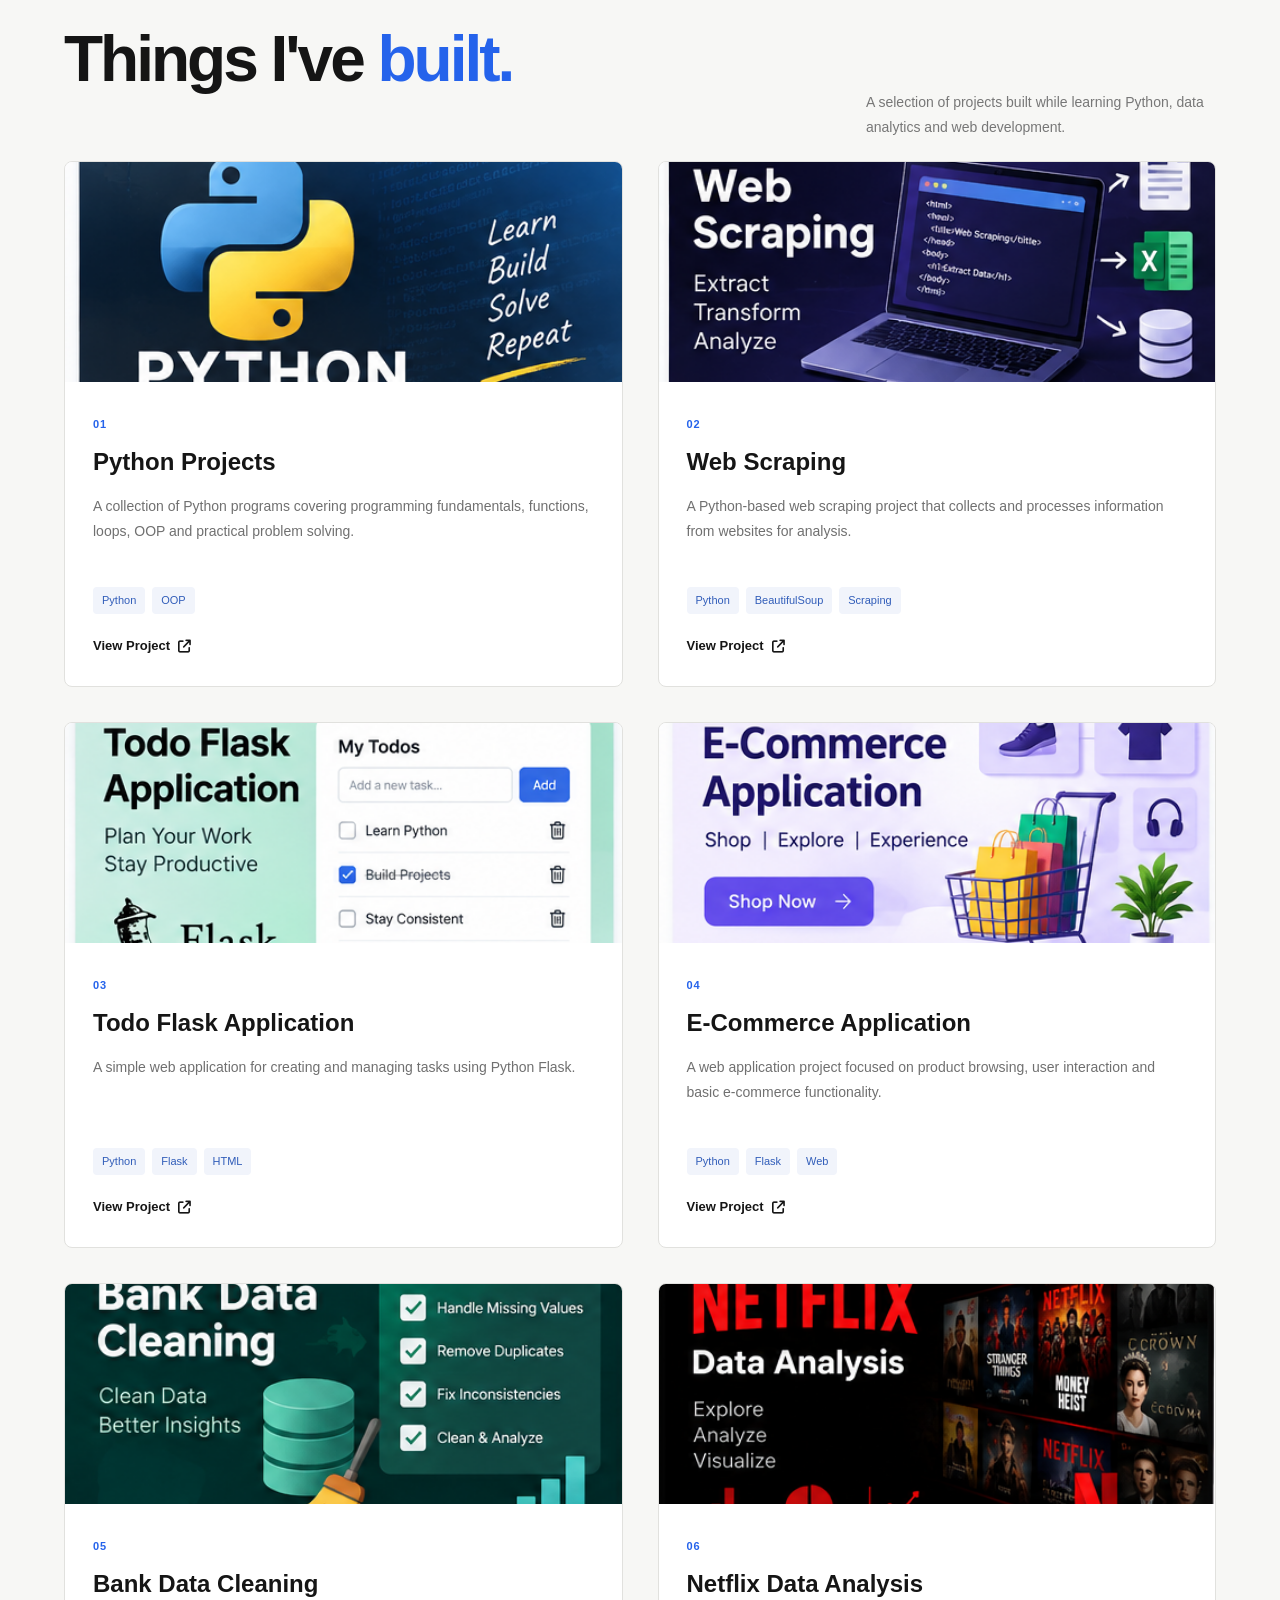
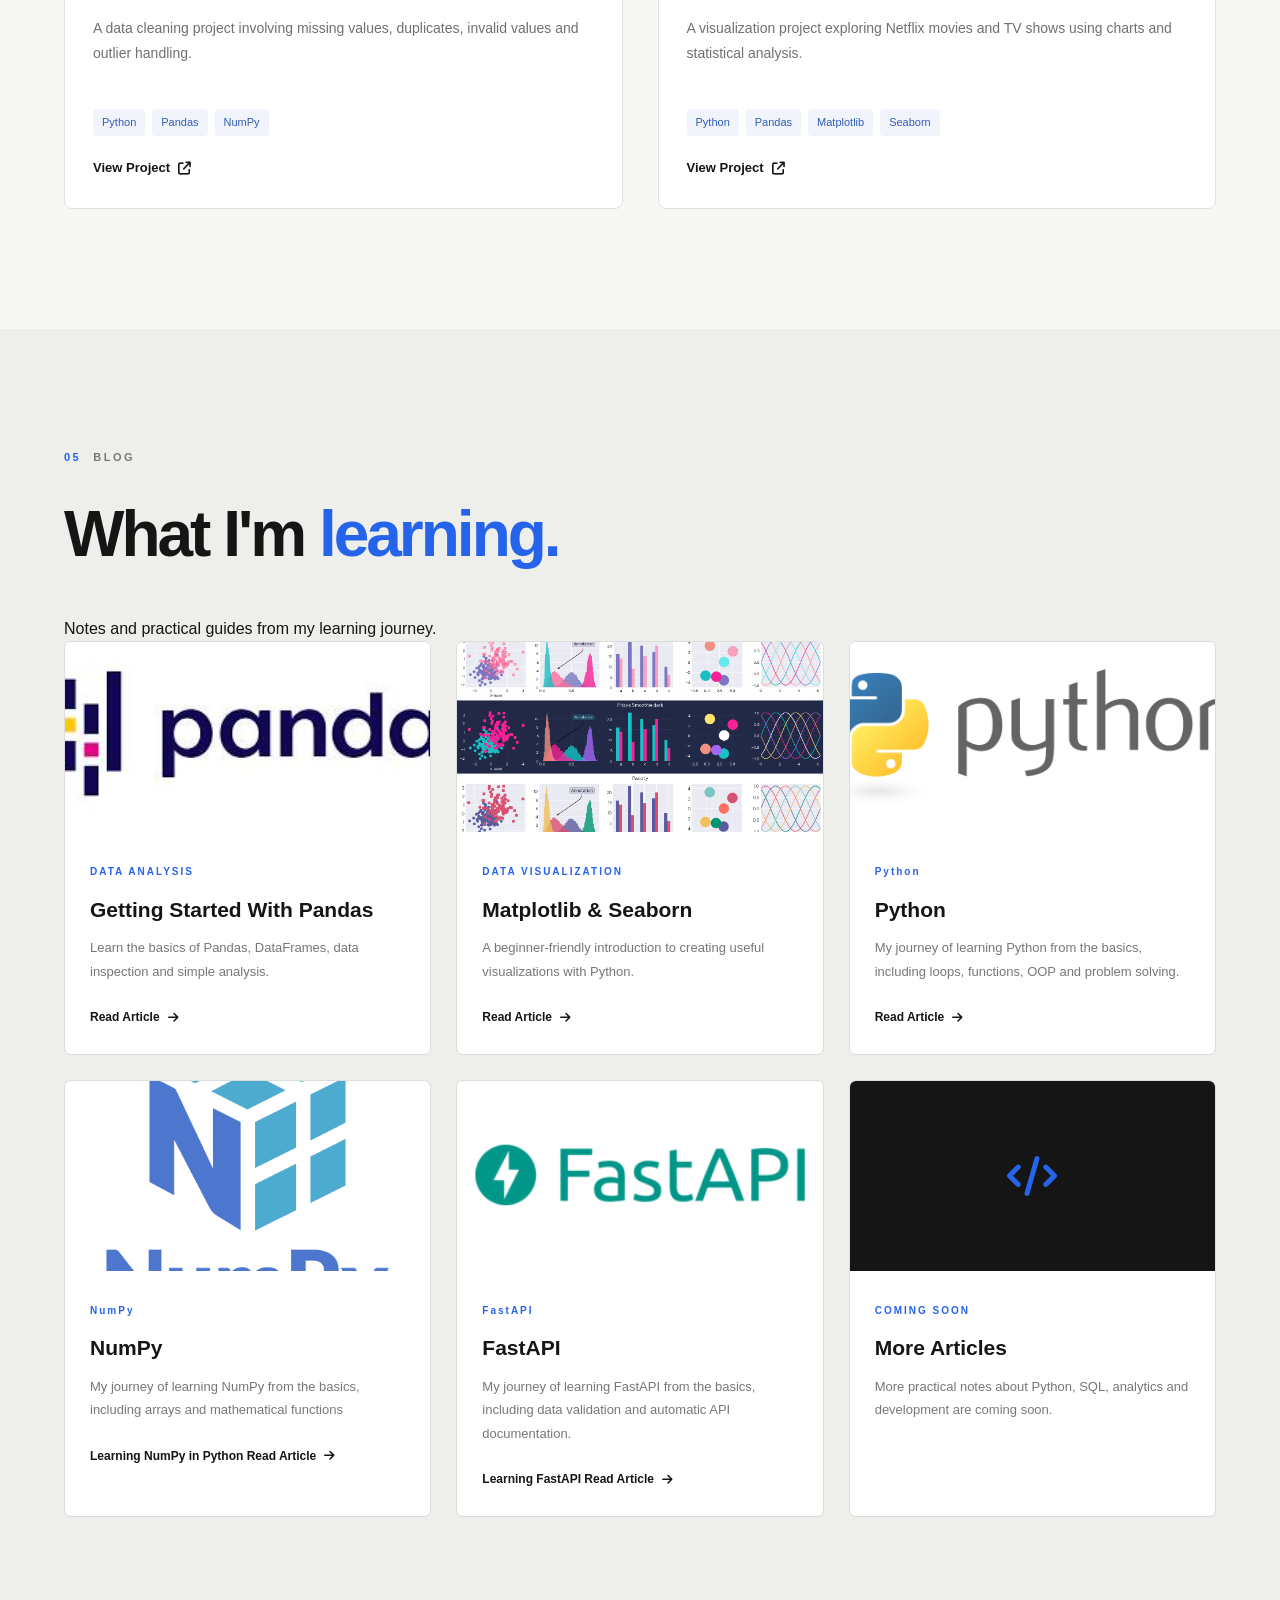
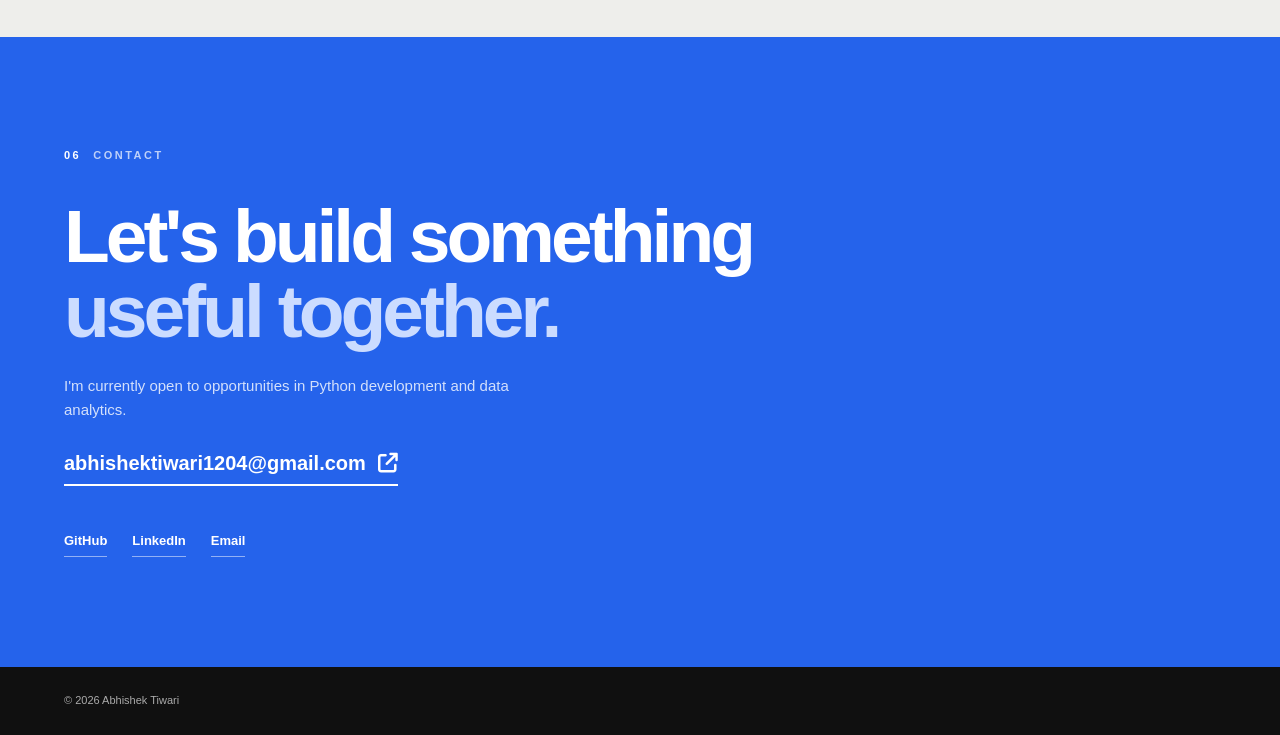
==== commit 838edfa7: "Update portfolio blogs" ====
--- a/index.html
+++ b/index.html
@@ -742,6 +742,53 @@
                     </div>
 
                 </article>
+
+
+                <article class="blog-card">
+
+                    <div class="blog-image">
+                        <img src="blog-images\numpy1.png" 
+                             alt="NumPy">
+                    </div>
+                    <div class="blog-content">
+                        <span>NumPy</span>
+                        <h3>
+                            NumPy
+                        </h3>
+                        <p>
+                            My journey of learning NumPy from the basics,
+                            including  arrays and mathematical functions
+                        </p>
+                        <a href="blogs/numpy.html">Learning NumPy in Python
+                            Read Article
+                            <i class="fas fa-arrow-right"></i>
+                        </a>
+
+                    </div>
+                </article>
+                
+
+                <article class="blog-card">
+
+                    <div class="blog-image">
+                        <img src="blog-images\fastapi.png"
+                             alt="FastAPI">
+                    </div>
+                    <div class="blog-content">
+                        <span>FastAPI</span>
+                        <h3>
+                            FastAPI
+                        </h3>
+                        <p>
+                           My journey of learning FastAPI from the basics,
+                           including data validation and automatic API documentation.
+                        </p>
+                        <a href="blogs/fastapi.html">Learning FastAPI
+                            Read Article
+                            <i class="fas fa-arrow-right"></i>
+                        </a>
+                    </div>
+                </article>
             
 
 
